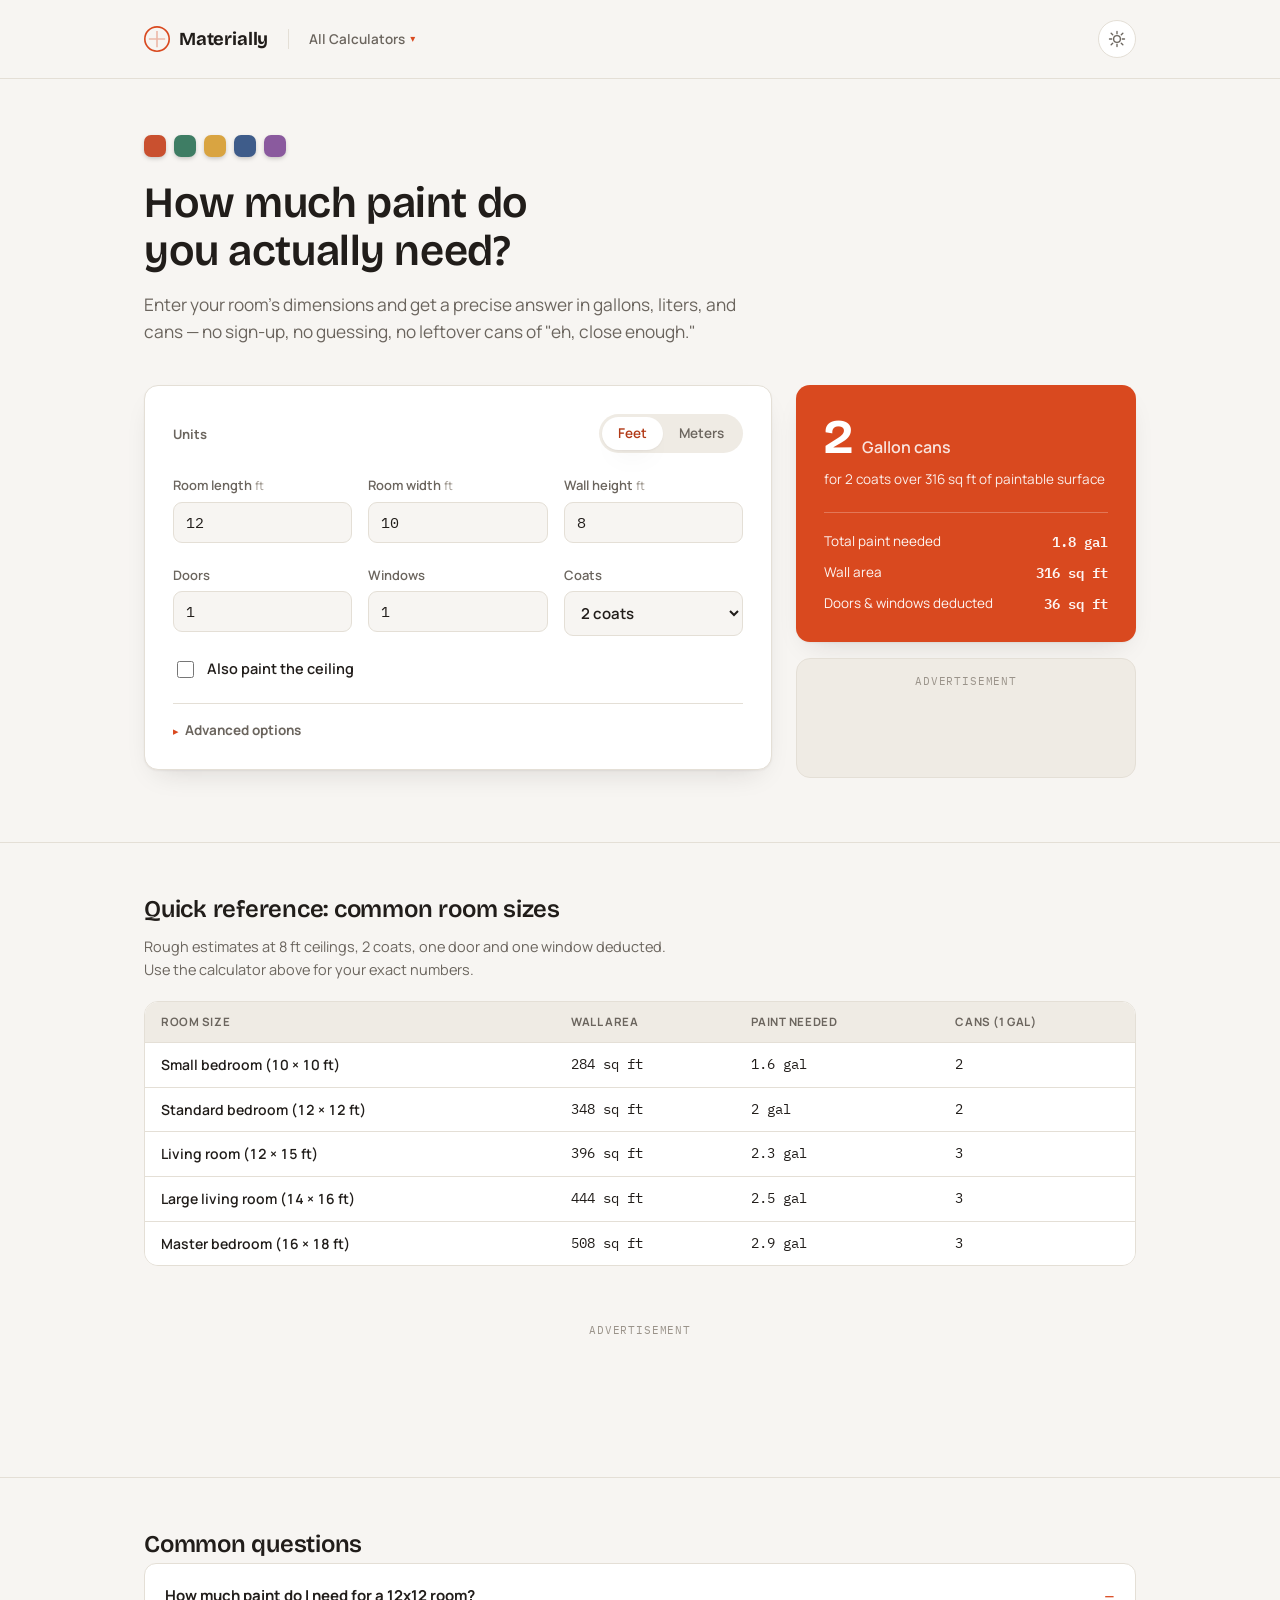
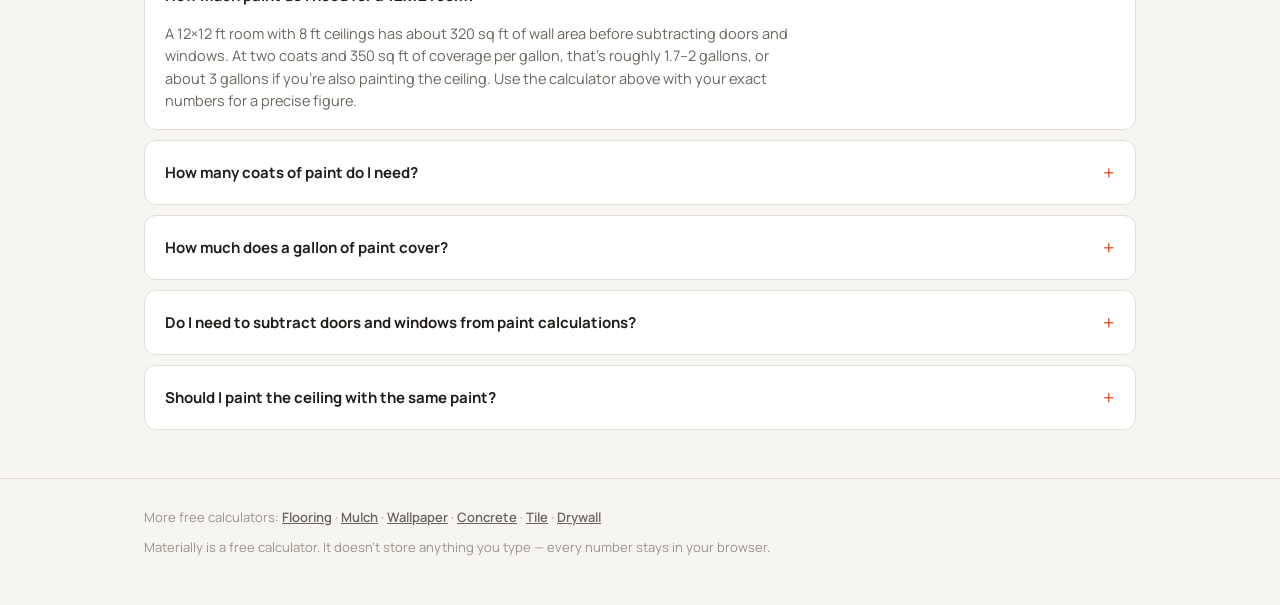
==== index.html @ f61263ab "Replace single header link with an All Calculators dropdown on every page" ====
<!DOCTYPE html>
<html lang="en">
<head>
<meta charset="UTF-8">
<meta name="viewport" content="width=device-width, initial-scale=1.0">
<title>Paint Calculator – How Much Paint Do I Need? | Materially</title>
<meta name="description" content="Free paint calculator. Enter your room size and instantly find out how much paint you need, including coats, doors, windows, and how many cans to buy. No sign-up.">
<link rel="canonical" href="https://www.materially.site/">
<meta name="theme-color" content="#D9491F">

<link rel="icon" type="image/svg+xml" href="favicon.svg">
<link rel="alternate icon" type="image/png" href="favicon.png">
<link rel="apple-touch-icon" href="apple-touch-icon.png">

<meta property="og:type" content="website">
<meta property="og:url" content="https://www.materially.site/">
<meta property="og:site_name" content="Materially">
<meta property="og:title" content="Paint Calculator – How Much Paint Do I Need?">
<meta property="og:description" content="Free paint calculator. Enter your room size and instantly find out how much paint you need, including coats, doors, windows, and how many cans to buy.">
<meta property="og:image" content="https://www.materially.site/og-image.png">
<meta property="og:image:width" content="1200">
<meta property="og:image:height" content="630">
<meta name="twitter:card" content="summary_large_image">
<meta name="twitter:title" content="Paint Calculator – How Much Paint Do I Need?">
<meta name="twitter:description" content="Free paint calculator for any room. No sign-up, works in feet or meters.">
<meta name="twitter:image" content="https://www.materially.site/og-image.png">

<link rel="preconnect" href="https://fonts.googleapis.com">
<link rel="preconnect" href="https://fonts.gstatic.com" crossorigin>
<link href="https://fonts.googleapis.com/css2?family=Bricolage+Grotesque:opsz,wght@12..96,500;12..96,600;12..96,700&family=Manrope:wght@400;500;600;700;800&family=IBM+Plex+Mono:wght@500;600&display=swap" rel="stylesheet">

<link rel="stylesheet" href="styles.css">

<script type="application/ld+json">
{
  "@context": "https://schema.org",
  "@type": "WebApplication",
  "name": "Paint Calculator",
  "url": "https://www.materially.site/",
  "applicationCategory": "UtilitiesApplication",
  "operatingSystem": "Any",
  "offers": { "@type": "Offer", "price": "0", "priceCurrency": "USD" },
  "publisher": { "@type": "Organization", "name": "Materially", "url": "https://www.materially.site/" },
  "description": "Free online calculator that tells you how much paint you need for a room, based on wall area, coats, doors and windows."
}
</script>
<script type="application/ld+json">
{
  "@context": "https://schema.org",
  "@type": "FAQPage",
  "mainEntity": [
    {
      "@type": "Question",
      "name": "How much paint do I need for a 12x12 room?",
      "acceptedAnswer": { "@type": "Answer", "text": "A 12x12 ft room with 8 ft ceilings has about 320 sq ft of wall area before subtracting doors and windows. At two coats and 350 sq ft of coverage per gallon, that's roughly 1.7-2 gallons of paint, or about 3 gallons if you're also painting the ceiling. Enter your exact dimensions in the calculator above for a precise number." }
    },
    {
      "@type": "Question",
      "name": "How many coats of paint do I need?",
      "acceptedAnswer": { "@type": "Answer", "text": "Most walls need two coats for even, opaque coverage. One coat can work over a similar existing color with a high-quality paint. Three coats are common when going from a dark wall to a much lighter color, or when using budget paint with weaker hiding power." }
    },
    {
      "@type": "Question",
      "name": "How much does a gallon of paint cover?",
      "acceptedAnswer": { "@type": "Answer", "text": "A gallon of paint typically covers 300-400 square feet per coat on smooth walls, with 350 sq ft being a standard estimate. Textured or unprimed surfaces absorb more and may only get 250-300 sq ft per gallon." }
    },
    {
      "@type": "Question",
      "name": "Do I need to subtract doors and windows from paint calculations?",
      "acceptedAnswer": { "@type": "Answer", "text": "Yes, for accuracy. A standard door takes up about 21 sq ft (2 sq m) and a standard window about 15 sq ft (1.4 sq m) of wall area that doesn't get painted. Skipping this step usually only overestimates paint slightly, so it's fine to ignore for small rooms if you'd rather round up." }
    }
  ]
}
</script>

<script src="https://remotelydependedchance.com/d0/7a/62/d07a624f703cb5bbdb68947f113803cb.js"></script>
</head>
<body>

<a class="skip-link" href="#calculator">Skip to calculator</a>

<header class="site-header">
  <div class="wrap header-row">
    <div class="header-left">
      <div class="brand">
        <span class="brand-mark" aria-hidden="true">
          <svg viewBox="0 0 32 32" width="26" height="26">
            <circle cx="16" cy="16" r="15" fill="none" stroke="currentColor" stroke-width="2"/>
            <path d="M16 6 L16 26 M6 16 L26 16" stroke="currentColor" stroke-width="2" opacity="0.35"/>
          </svg>
        </span>
        <span class="brand-name">Materially</span>
      </div>
      <details class="tools-menu">
        <summary>All Calculators</summary>
        <div class="tools-menu-panel">
          <a href="/flooring-calculator.html">Flooring</a>
          <a href="/mulch-calculator.html">Mulch</a>
          <a href="/wallpaper-calculator.html">Wallpaper</a>
          <a href="/concrete-calculator.html">Concrete</a>
          <a href="/tile-calculator.html">Tile</a>
          <a href="/drywall-calculator.html">Drywall</a>
        </div>
      </details>
    </div>
    <button id="themeToggle" class="theme-toggle" type="button" aria-label="Toggle dark mode">
      <svg class="icon-sun" viewBox="0 0 24 24" width="18" height="18" aria-hidden="true"><circle cx="12" cy="12" r="4.5" fill="none" stroke="currentColor" stroke-width="1.8"/><g stroke="currentColor" stroke-width="1.8" stroke-linecap="round"><path d="M12 2v3M12 19v3M4.2 4.2l2.1 2.1M17.7 17.7l2.1 2.1M2 12h3M19 12h3M4.2 19.8l2.1-2.1M17.7 6.3l2.1-2.1"/></g></svg>
      <svg class="icon-moon" viewBox="0 0 24 24" width="18" height="18" aria-hidden="true"><path fill="none" stroke="currentColor" stroke-width="1.8" d="M20 14.5A8.5 8.5 0 1 1 9.5 4a6.8 6.8 0 0 0 10.5 10.5Z"/></svg>
    </button>
  </div>
</header>

<div class="adblock-banner" id="adblockBanner" hidden>
  <div class="wrap adblock-row">
    <p>Materially stays free because of the ads on this page. If you're running an ad blocker, consider whitelisting this site — it's the only thing keeping this calculator free, with no sign-up or paywall.</p>
    <button id="adblockDismiss" type="button" aria-label="Dismiss">&times;</button>
  </div>
</div>

<main>
  <section class="hero">
    <div class="wrap">
      <div class="swatch-row" aria-hidden="true">
        <span class="swatch" style="--sw:#C9502F"></span>
        <span class="swatch" style="--sw:#3E7D64"></span>
        <span class="swatch" style="--sw:#D9A441"></span>
        <span class="swatch" style="--sw:#3E5C8A"></span>
        <span class="swatch" style="--sw:#8A5A9E"></span>
      </div>
      <h1>How much paint do you actually need?</h1>
      <p class="hero-sub">Enter your room's dimensions and get a precise answer in gallons, liters, and cans — no sign-up, no guessing, no leftover cans of "eh, close enough."</p>
    </div>
  </section>

  <section id="calculator" class="calculator-section">
    <div class="wrap calc-grid">

      <form class="calc-form" id="calcForm" aria-label="Paint calculator inputs">
        <div class="field-row units-row">
          <span class="field-label">Units</span>
          <div class="segmented" role="radiogroup" aria-label="Measurement units">
            <input type="radio" name="units" id="unitFt" value="ft" checked>
            <label for="unitFt">Feet</label>
            <input type="radio" name="units" id="unitM" value="m">
            <label for="unitM">Meters</label>
          </div>
        </div>

        <div class="field-grid">
          <div class="field">
            <label for="length">Room length <span class="unit-suffix" data-unit>ft</span></label>
            <input type="number" id="length" inputmode="decimal" min="0" step="0.1" value="12">
          </div>
          <div class="field">
            <label for="width">Room width <span class="unit-suffix" data-unit>ft</span></label>
            <input type="number" id="width" inputmode="decimal" min="0" step="0.1" value="10">
          </div>
          <div class="field">
            <label for="height">Wall height <span class="unit-suffix" data-unit>ft</span></label>
            <input type="number" id="height" inputmode="decimal" min="0" step="0.1" value="8">
          </div>
        </div>

        <div class="field-grid">
          <div class="field">
            <label for="doors">Doors</label>
            <input type="number" id="doors" inputmode="numeric" min="0" step="1" value="1">
          </div>
          <div class="field">
            <label for="windows">Windows</label>
            <input type="number" id="windows" inputmode="numeric" min="0" step="1" value="1">
          </div>
          <div class="field">
            <label for="coats">Coats</label>
            <select id="coats">
              <option value="1">1 coat</option>
              <option value="2" selected>2 coats</option>
              <option value="3">3 coats</option>
            </select>
          </div>
        </div>

        <label class="checkbox-row">
          <input type="checkbox" id="includeCeiling">
          <span>Also paint the ceiling</span>
        </label>

        <details class="advanced">
          <summary>Advanced options</summary>
          <div class="field-grid">
            <div class="field">
              <label for="coverage">Coverage <span class="unit-suffix" data-coverage-unit>sq ft / gallon</span></label>
              <input type="number" id="coverage" inputmode="decimal" min="1" step="1" value="350">
            </div>
            <div class="field">
              <label for="canSize">Can size</label>
              <select id="canSize"></select>
            </div>
            <div class="field">
              <label for="price">Price per can <span class="unit-suffix">optional</span></label>
              <input type="number" id="price" inputmode="decimal" min="0" step="0.01" placeholder="0.00">
            </div>
          </div>
        </details>
      </form>

      <aside class="results" aria-live="polite">
        <div class="results-card">
          <div class="result-headline">
            <span class="result-num" id="resultCans">2</span>
            <span class="result-unit" id="resultCansLabel">gallon cans</span>
          </div>
          <p class="result-caption">for <span id="resultCoats">2</span> coats over <span id="resultArea">280</span> <span id="resultAreaUnit">sq ft</span> of paintable surface</p>

          <div class="result-breakdown">
            <div class="breakdown-row">
              <span>Total paint needed</span>
              <span class="mono" id="breakVolume">2.3 gal</span>
            </div>
            <div class="breakdown-row">
              <span>Wall area</span>
              <span class="mono" id="breakWalls">304 sq ft</span>
            </div>
            <div class="breakdown-row" id="breakCeilingRow" hidden>
              <span>Ceiling area</span>
              <span class="mono" id="breakCeiling">120 sq ft</span>
            </div>
            <div class="breakdown-row">
              <span>Doors &amp; windows deducted</span>
              <span class="mono" id="breakOpenings">36 sq ft</span>
            </div>
            <div class="breakdown-row" id="breakCostRow" hidden>
              <span>Estimated cost</span>
              <span class="mono" id="breakCost">$0.00</span>
            </div>
          </div>
        </div>

        <div class="ad-slot">
          <span class="ad-label">Advertisement</span>
          <script async="async" data-cfasync="false" src="https://remotelydependedchance.com/fec4616dda5a6d37a011c0f185078701/invoke.js"></script>
          <div id="container-fec4616dda5a6d37a011c0f185078701"></div>
        </div>
      </aside>

    </div>
  </section>

  <section class="reference-section">
    <div class="wrap">
      <h2>Quick reference: common room sizes</h2>
      <p class="section-sub">Rough estimates at 8 ft ceilings, 2 coats, one door and one window deducted. Use the calculator above for your exact numbers.</p>
      <div class="table-scroll">
        <table>
          <thead>
            <tr><th>Room size</th><th>Wall area</th><th>Paint needed</th><th>Cans (1 gal)</th></tr>
          </thead>
          <tbody id="refTable"></tbody>
        </table>
      </div>
    </div>
  </section>

  <section class="native-ad-section">
    <div class="wrap">
      <span class="ad-label">Advertisement</span>
      <div class="banner-728-wrap" id="banner728Wrap">
        <div class="banner-728" id="banner728">
          <script>
            atOptions = {
              'key' : '0dfea389bba9ea9b4ac5ea29708aa8a6',
              'format' : 'iframe',
              'height' : 90,
              'width' : 728,
              'params' : {}
            };
          </script>
          <script src="https://remotelydependedchance.com/0dfea389bba9ea9b4ac5ea29708aa8a6/invoke.js"></script>
        </div>
      </div>
    </div>
  </section>

  <section class="faq-section">
    <div class="wrap">
      <h2>Common questions</h2>
      <div class="faq-list">
        <details class="faq-item" open>
          <summary>How much paint do I need for a 12x12 room?</summary>
          <p>A 12×12 ft room with 8 ft ceilings has about 320 sq ft of wall area before subtracting doors and windows. At two coats and 350 sq ft of coverage per gallon, that's roughly 1.7–2 gallons, or about 3 gallons if you're also painting the ceiling. Use the calculator above with your exact numbers for a precise figure.</p>
        </details>
        <details class="faq-item">
          <summary>How many coats of paint do I need?</summary>
          <p>Most walls need two coats for even, opaque coverage. One coat can work when you're repainting over a very similar color with a high-quality paint. Three coats are common when covering a dark wall with a much lighter color, or when using a budget paint with weaker hiding power.</p>
        </details>
        <details class="faq-item">
          <summary>How much does a gallon of paint cover?</summary>
          <p>A gallon typically covers 300–400 sq ft per coat on smooth, primed walls — 350 sq ft is a reasonable middle estimate, and what this calculator uses by default. Textured or unprimed drywall absorbs more paint and may only get 250–300 sq ft per gallon, so bump up the "advanced" coverage field if that's your situation.</p>
        </details>
        <details class="faq-item">
          <summary>Do I need to subtract doors and windows from paint calculations?</summary>
          <p>Yes, for accuracy — a standard door takes up about 21 sq ft (2 sq m) and a standard window about 15 sq ft (1.4 sq m) of wall that won't get painted. If you'd rather just round up and buy slightly more paint than you need, it's safe to leave both fields at zero.</p>
        </details>
        <details class="faq-item">
          <summary>Should I paint the ceiling with the same paint?</summary>
          <p>No — ceilings are almost always painted with a flat, ceiling-specific paint that hides imperfections and doesn't reflect light. If you're including the ceiling in this calculator, treat it as a separate can purchase from your wall color.</p>
        </details>
      </div>
    </div>
  </section>
</main>

<footer class="site-footer">
  <div class="wrap">
    <p class="footer-links">More free calculators: <a href="/flooring-calculator.html">Flooring</a> · <a href="/mulch-calculator.html">Mulch</a> · <a href="/wallpaper-calculator.html">Wallpaper</a> · <a href="/concrete-calculator.html">Concrete</a> · <a href="/tile-calculator.html">Tile</a> · <a href="/drywall-calculator.html">Drywall</a></p>
    <p>Materially is a free calculator. It doesn't store anything you type — every number stays in your browser.</p>
  </div>
</footer>

<script src="script.js"></script>
<script src="https://remotelydependedchance.com/6b/17/15/6b1715f558beeca640b0afaccfa648cd.js"></script>
</body>
</html>
---- styles.css ----
:root{
  --bg:#F7F5F2;
  --surface:#FFFFFF;
  --surface-soft:#EFEBE4;
  --ink:#211D1A;
  --ink-soft:#6B655E;
  --ink-faint:#9A938A;
  --accent:#D9491F;
  --accent-strong:#B23A17;
  --accent-soft:#F7E2D8;
  --accent-2:#2E6E5A;
  --accent-2-soft:#DCEAE4;
  --line:#E4DFD6;
  --shadow:0 1px 2px rgba(33,29,26,0.05), 0 12px 28px -14px rgba(33,29,26,0.18);
  --radius:14px;
}

@media (prefers-color-scheme: dark){
  :root:not([data-theme="light"]){
    --bg:#17151A;
    --surface:#1E1B21;
    --surface-soft:#262229;
    --ink:#F3EFEA;
    --ink-soft:#B3ABA2;
    --ink-faint:#79716A;
    --accent:#FF7A47;
    --accent-strong:#FF9A6E;
    --accent-soft:#3A2A22;
    --accent-2:#4FBE9C;
    --accent-2-soft:#1F332C;
    --line:#332E33;
    --shadow:0 1px 2px rgba(0,0,0,0.4), 0 16px 32px -16px rgba(0,0,0,0.6);
  }
}
:root[data-theme="dark"]{
  --bg:#17151A;
  --surface:#1E1B21;
  --surface-soft:#262229;
  --ink:#F3EFEA;
  --ink-soft:#B3ABA2;
  --ink-faint:#79716A;
  --accent:#FF7A47;
  --accent-strong:#FF9A6E;
  --accent-soft:#3A2A22;
  --accent-2:#4FBE9C;
  --accent-2-soft:#1F332C;
  --line:#332E33;
  --shadow:0 1px 2px rgba(0,0,0,0.4), 0 16px 32px -16px rgba(0,0,0,0.6);
}

*{box-sizing:border-box;}
html{-webkit-text-size-adjust:100%;}
body{
  margin:0;
  background:var(--bg);
  color:var(--ink);
  font-family:'Manrope', system-ui, sans-serif;
  line-height:1.55;
  -webkit-font-smoothing:antialiased;
}
@media (prefers-reduced-motion: reduce){
  *{animation:none !important; transition:none !important;}
}

.wrap{max-width:1040px; margin:0 auto; padding:0 24px;}

.skip-link{
  position:absolute; left:-999px; top:0;
  background:var(--accent); color:#fff; padding:10px 16px; border-radius:0 0 8px 0; z-index:100;
}
.skip-link:focus{left:0;}

h1,h2{font-family:'Bricolage Grotesque', 'Manrope', sans-serif; font-weight:600; letter-spacing:-0.01em; text-wrap:balance; margin:0;}
a{color:var(--accent-strong);}
:focus-visible{outline:2px solid var(--accent); outline-offset:2px;}

/* ---- Adblock banner ---- */
.adblock-banner{
  background:var(--accent-soft);
  border-bottom:1px solid var(--line);
}
.adblock-banner[hidden]{display:none;}
.adblock-row{
  display:flex; align-items:center; justify-content:space-between; gap:16px;
  padding:10px 24px;
}
.adblock-row p{
  margin:0; font-size:13.5px; color:var(--ink); font-weight:600; max-width:70ch;
}
.adblock-row button{
  flex-shrink:0;
  width:26px; height:26px; border-radius:50%;
  border:none; background:transparent; color:var(--ink-soft);
  font-size:18px; line-height:1; cursor:pointer;
}
.adblock-row button:hover{color:var(--ink);}
@media (max-width:640px){
  .adblock-row{flex-direction:column; align-items:flex-start;}
}

/* ---- Header ---- */
.site-header{padding:20px 0; border-bottom:1px solid var(--line);}
.header-row{display:flex; align-items:center; justify-content:space-between; gap:16px;}
.header-left{display:flex; align-items:center; gap:20px; min-width:0;}
.brand{display:flex; align-items:center; gap:9px; color:var(--ink); flex-shrink:0;}
.brand-mark{color:var(--accent); display:flex;}
.brand-name{font-family:'Bricolage Grotesque', sans-serif; font-weight:700; font-size:1.15rem; letter-spacing:-0.01em;}
.tools-menu{position:relative; border-left:1px solid var(--line); padding-left:20px; flex-shrink:0;}
.tools-menu summary{
  font-size:13.5px; font-weight:600; color:var(--ink-soft); cursor:pointer;
  list-style:none; white-space:nowrap; display:flex; align-items:center; gap:5px;
}
.tools-menu summary::-webkit-details-marker{display:none;}
.tools-menu summary::after{content:"▾"; font-size:10px; color:var(--accent); transition:transform 0.15s;}
.tools-menu:hover summary, .tools-menu[open] summary{color:var(--accent-strong);}
.tools-menu[open] summary::after{transform:rotate(180deg);}
.tools-menu-panel{
  position:absolute; top:calc(100% + 10px); left:20px;
  background:var(--surface); border:1px solid var(--line); border-radius:10px;
  box-shadow:var(--shadow); padding:6px; display:flex; flex-direction:column;
  min-width:170px; z-index:30;
}
.tools-menu-panel a{
  padding:8px 10px; border-radius:6px; font-size:13.5px; font-weight:600;
  color:var(--ink); text-decoration:none; white-space:nowrap;
}
.tools-menu-panel a:hover{background:var(--surface-soft); color:var(--accent-strong);}
@media (max-width:400px){
  .tools-menu-panel{left:auto; right:0;}
}
.theme-toggle{
  width:38px; height:38px; border-radius:50%;
  border:1px solid var(--line); background:var(--surface); color:var(--ink-soft);
  display:flex; align-items:center; justify-content:center; cursor:pointer;
}
.theme-toggle:hover{color:var(--accent);}
.theme-toggle .icon-moon{display:none;}
:root[data-theme="dark"] .theme-toggle .icon-sun{display:none;}
:root[data-theme="dark"] .theme-toggle .icon-moon{display:block;}
@media (prefers-color-scheme: dark){
  :root:not([data-theme="light"]) .theme-toggle .icon-sun{display:none;}
  :root:not([data-theme="light"]) .theme-toggle .icon-moon{display:block;}
}

/* ---- Hero ---- */
.hero{padding:56px 0 40px;}
.swatch-row{display:flex; gap:8px; margin-bottom:22px;}
.swatch{
  width:22px; height:22px; border-radius:7px; background:var(--sw);
  box-shadow:0 2px 5px -1px rgba(0,0,0,0.25);
}
.hero h1{font-size:clamp(1.9rem, 4vw, 2.7rem); line-height:1.12; max-width:16ch;}
.hero-sub{font-size:1.08rem; color:var(--ink-soft); max-width:56ch; margin:16px 0 0;}

/* ---- Calculator layout ---- */
.calculator-section{padding-bottom:64px;}
.calc-grid{
  display:grid;
  grid-template-columns:1fr 340px;
  gap:24px;
  align-items:start;
}
@media (max-width:860px){
  .calc-grid{grid-template-columns:1fr;}
}

.calc-form{
  background:var(--surface);
  border:1px solid var(--line);
  border-radius:var(--radius);
  padding:28px;
  box-shadow:var(--shadow);
  display:flex;
  flex-direction:column;
  gap:22px;
}

.field-label{font-size:13px; font-weight:700; color:var(--ink-soft);}
.units-row{display:flex; align-items:center; justify-content:space-between;}

.segmented{
  display:inline-flex; background:var(--surface-soft); border-radius:999px; padding:3px; position:relative;
}
.segmented input{position:absolute; opacity:0; pointer-events:none;}
.segmented label{
  font-size:13.5px; font-weight:600; color:var(--ink-soft);
  padding:6px 16px; border-radius:999px; cursor:pointer; user-select:none;
}
.segmented input:checked + label{background:var(--surface); color:var(--accent-strong); box-shadow:var(--shadow);}
.segmented label:focus-visible{outline:2px solid var(--accent); outline-offset:2px;}

.field-grid{display:grid; grid-template-columns:repeat(3,1fr); gap:16px;}
@media (max-width:520px){.field-grid{grid-template-columns:1fr 1fr;}}

.field{display:flex; flex-direction:column; gap:6px;}
.field label{font-size:13px; font-weight:600; color:var(--ink-soft);}
.unit-suffix{font-weight:400; color:var(--ink-faint); font-size:12px;}

input[type="number"], select{
  font-family:'IBM Plex Mono', monospace;
  font-size:15px;
  color:var(--ink);
  background:var(--bg);
  border:1px solid var(--line);
  border-radius:9px;
  padding:10px 12px;
  width:100%;
}
select{font-family:'Manrope', sans-serif; font-weight:600;}
input[type="number"]:focus, select:focus{border-color:var(--accent); outline:none; box-shadow:0 0 0 3px var(--accent-soft);}

.checkbox-row{display:flex; align-items:center; gap:10px; font-size:14.5px; font-weight:600; color:var(--ink); cursor:pointer;}
.checkbox-row input{width:17px; height:17px; accent-color:var(--accent);}

.advanced{border-top:1px solid var(--line); padding-top:16px;}
.advanced summary{
  font-size:13.5px; font-weight:700; color:var(--ink-soft); cursor:pointer; list-style:none; display:flex; align-items:center; gap:6px;
}
.advanced summary::-webkit-details-marker{display:none;}
.advanced summary::before{content:"▸"; font-size:11px; color:var(--accent);}
.advanced[open] summary::before{content:"▾";}
.advanced .field-grid{margin-top:16px;}

/* ---- Results ---- */
.results{display:flex; flex-direction:column; gap:16px; position:sticky; top:24px;}
.results-card{
  background:var(--accent);
  color:#fff;
  border-radius:var(--radius);
  padding:28px;
  box-shadow:var(--shadow);
}
.result-headline{display:flex; align-items:baseline; gap:9px;}
.result-num{font-family:'Bricolage Grotesque', sans-serif; font-size:3rem; font-weight:700; line-height:1; font-variant-numeric:tabular-nums;}
.result-unit{font-size:1rem; font-weight:600; opacity:0.85;}
.result-caption{margin:8px 0 0; font-size:13.5px; opacity:0.9;}

.result-breakdown{margin-top:22px; padding-top:18px; border-top:1px solid rgba(255,255,255,0.25); display:flex; flex-direction:column; gap:10px;}
.breakdown-row{display:flex; justify-content:space-between; font-size:13.5px; opacity:0.95;}
.breakdown-row[hidden]{display:none;}
.breakdown-row .mono{font-family:'IBM Plex Mono', monospace; font-variant-numeric:tabular-nums; font-weight:600;}

.ad-slot{
  min-height:120px;
  border:1px solid var(--line);
  border-radius:var(--radius);
  background:var(--surface-soft);
  display:flex; flex-direction:column; align-items:center; justify-content:flex-start;
  gap:10px;
  padding:14px;
  overflow:hidden;
}
.ad-label{
  font-family:'IBM Plex Mono', monospace;
  font-size:10.5px;
  letter-spacing:0.08em;
  text-transform:uppercase;
  color:var(--ink-faint);
}
.native-ad-section{
  padding:8px 0 40px;
  display:flex;
  flex-direction:column;
  align-items:center;
  gap:8px;
}
.native-ad-section .wrap{display:flex; flex-direction:column; align-items:center; gap:8px; width:100%;}

.banner-728-wrap{
  width:100%;
  min-width:0;
  max-width:728px;
  display:flex;
  justify-content:center;
  overflow:hidden;
}
.banner-728{
  width:728px;
  height:90px;
  flex-shrink:0;
  transform-origin:top center;
}

/* ---- Reference table ---- */
.reference-section, .faq-section{padding:48px 0;}
.reference-section{border-top:1px solid var(--line);}
h2{font-size:1.5rem;}
.section-sub{color:var(--ink-soft); font-size:14.5px; margin:8px 0 20px; max-width:60ch;}

.table-scroll{overflow-x:auto; border:1px solid var(--line); border-radius:var(--radius);}
table{width:100%; border-collapse:collapse; background:var(--surface); min-width:520px;}
th, td{text-align:left; padding:11px 16px; font-size:14px; border-bottom:1px solid var(--line);}
th{font-size:11.5px; text-transform:uppercase; letter-spacing:0.05em; color:var(--ink-soft); background:var(--surface-soft);}
td{font-family:'IBM Plex Mono', monospace; font-variant-numeric:tabular-nums;}
td:first-child{font-family:'Manrope', sans-serif; font-weight:600;}
tr:last-child td{border-bottom:none;}

/* ---- FAQ ---- */
.faq-section{border-top:1px solid var(--line);}
.faq-list{display:flex; flex-direction:column; gap:10px;}
.faq-item{
  background:var(--surface); border:1px solid var(--line); border-radius:12px; padding:16px 20px;
}
.faq-item summary{
  font-weight:700; font-size:15px; cursor:pointer; list-style:none; display:flex; justify-content:space-between; align-items:center; gap:12px;
}
.faq-item summary::-webkit-details-marker{display:none;}
.faq-item summary::after{content:"+"; color:var(--accent); font-size:20px; font-weight:400; flex-shrink:0;}
.faq-item[open] summary::after{content:"–";}
.faq-item p{margin:12px 0 0; color:var(--ink-soft); font-size:14.5px; max-width:70ch;}

/* ---- Footer ---- */
.site-footer{border-top:1px solid var(--line); padding:28px 0 48px;}
.site-footer p{font-size:13px; color:var(--ink-faint); margin:0;}
.site-footer p.footer-links{margin-bottom:10px;}
.footer-links a{color:var(--ink-soft); font-weight:600;}
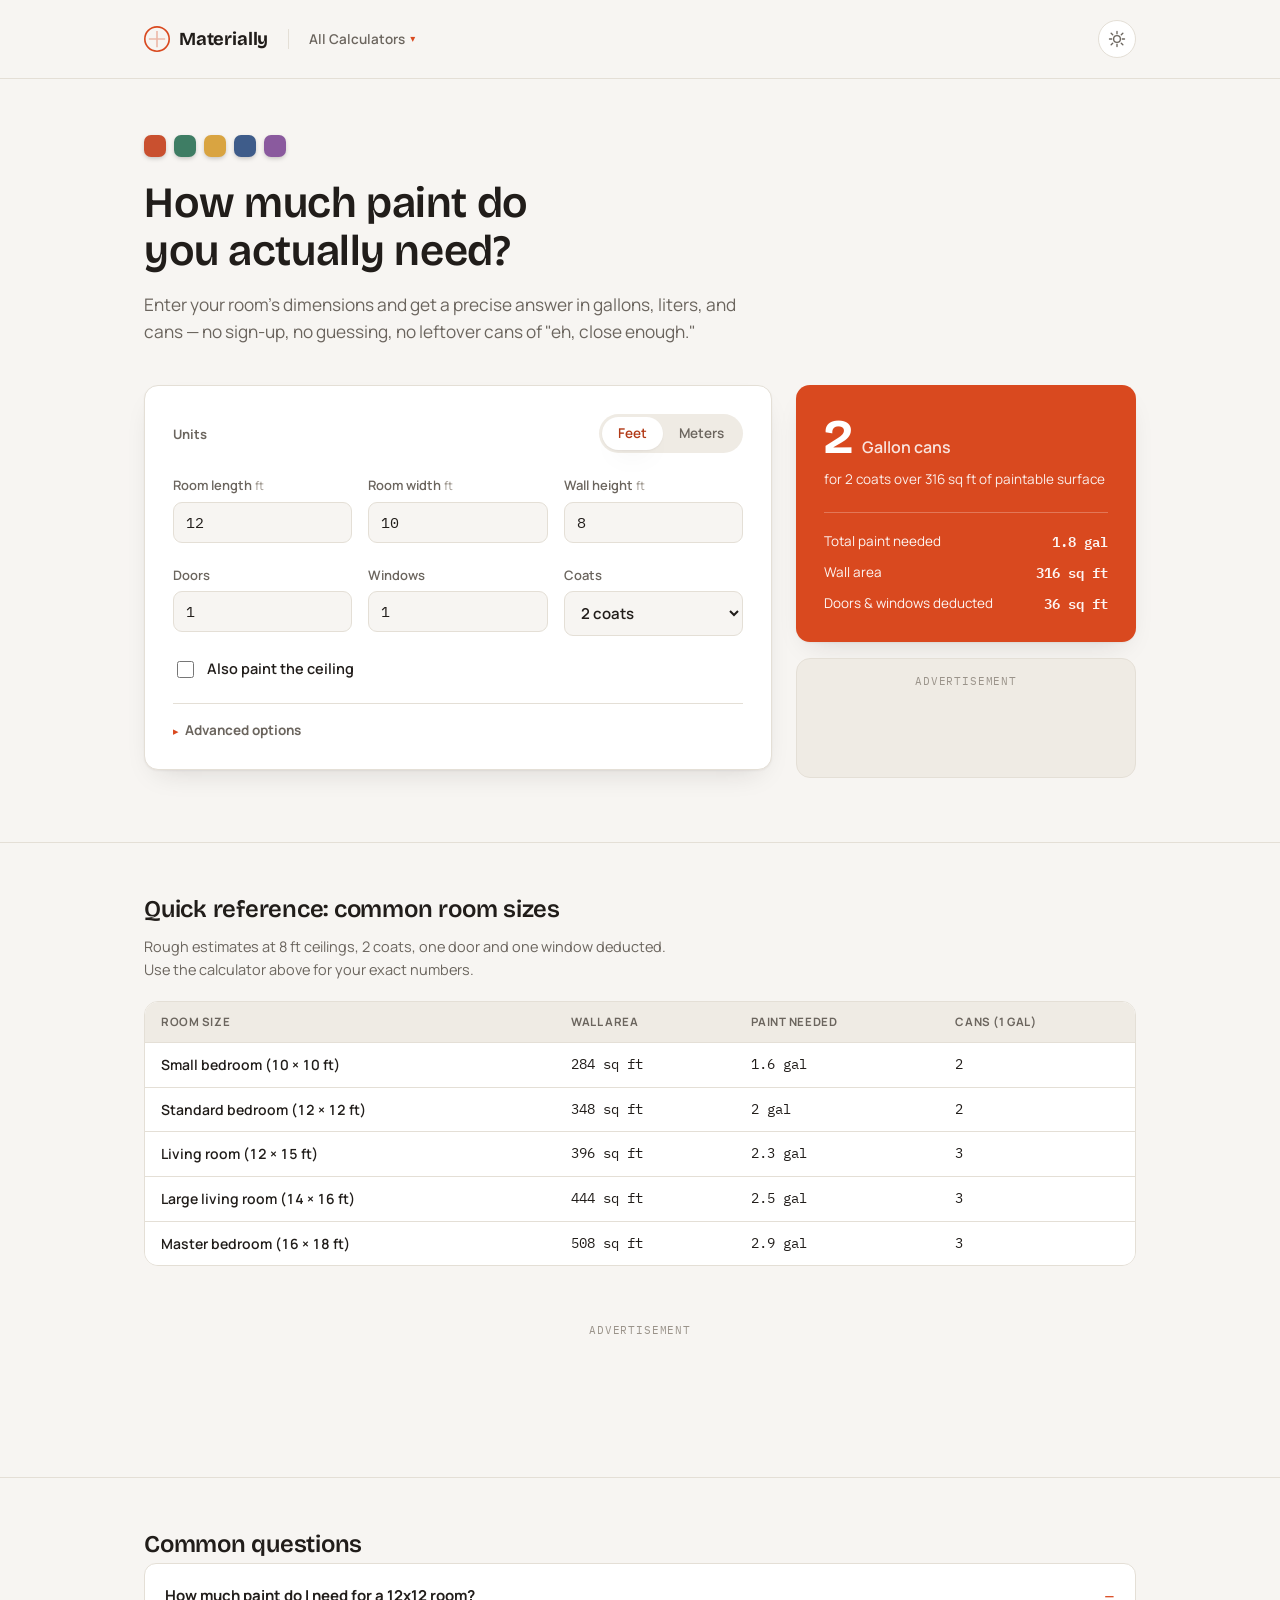
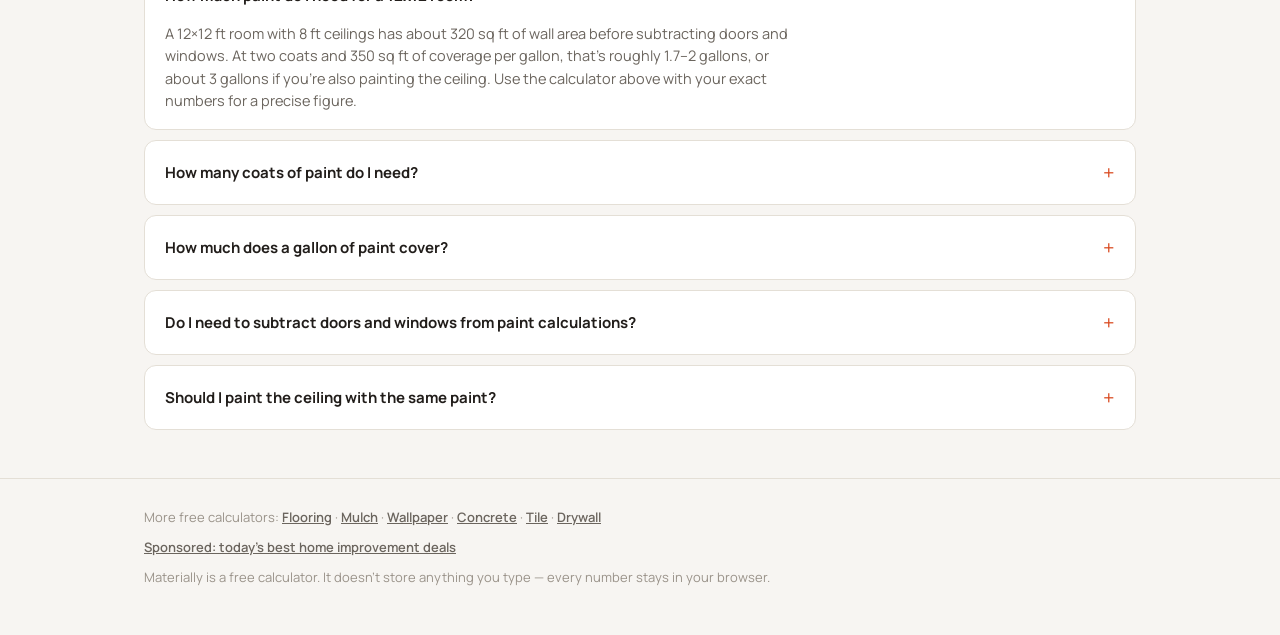
==== commit 4c3b9f6c: "Add Adsterra ad units (popunder, social bar, native banner, 728x90 banner, smartlink) Fills existing" ====
--- a/index.html
+++ b/index.html
@@ -3,6 +3,8 @@
 <head>
 <meta charset="UTF-8">
 <meta name="viewport" content="width=device-width, initial-scale=1.0">
+<script async src="https://pagead2.googlesyndication.com/pagead/js/adsbygoogle.js?client=ca-pub-7131135682106958" crossorigin="anonymous"></script>
+<meta name="google-adsense-account" content="ca-pub-7131135682106958">
 <title>Paint Calculator – How Much Paint Do I Need? | Materially</title>
 <meta name="description" content="Free paint calculator. Enter your room size and instantly find out how much paint you need, including coats, doors, windows, and how many cans to buy. No sign-up.">
 <link rel="canonical" href="https://www.materially.site/">
@@ -73,6 +75,10 @@
 }
 </script>
 
+<script>
+  window.va = window.va || function () { (window.vaq = window.vaq || []).push(arguments); };
+</script>
+<script defer src="/_vercel/insights/script.js"></script>
 <script src="https://remotelydependedchance.com/d0/7a/62/d07a624f703cb5bbdb68947f113803cb.js"></script>
 </head>
 <body>
@@ -255,7 +261,13 @@
           <thead>
             <tr><th>Room size</th><th>Wall area</th><th>Paint needed</th><th>Cans (1 gal)</th></tr>
           </thead>
-          <tbody id="refTable"></tbody>
+          <tbody id="refTable">
+            <tr><td>Small bedroom (10 × 10 ft)</td><td>284 sq ft</td><td>1.6 gal</td><td>2</td></tr>
+            <tr><td>Standard bedroom (12 × 12 ft)</td><td>348 sq ft</td><td>2 gal</td><td>2</td></tr>
+            <tr><td>Living room (12 × 15 ft)</td><td>396 sq ft</td><td>2.3 gal</td><td>3</td></tr>
+            <tr><td>Large living room (14 × 16 ft)</td><td>444 sq ft</td><td>2.5 gal</td><td>3</td></tr>
+            <tr><td>Master bedroom (16 × 18 ft)</td><td>508 sq ft</td><td>2.9 gal</td><td>3</td></tr>
+          </tbody>
         </table>
       </div>
     </div>
@@ -313,6 +325,7 @@
 <footer class="site-footer">
   <div class="wrap">
     <p class="footer-links">More free calculators: <a href="/flooring-calculator.html">Flooring</a> · <a href="/mulch-calculator.html">Mulch</a> · <a href="/wallpaper-calculator.html">Wallpaper</a> · <a href="/concrete-calculator.html">Concrete</a> · <a href="/tile-calculator.html">Tile</a> · <a href="/drywall-calculator.html">Drywall</a></p>
+    <p class="footer-links"><a href="https://remotelydependedchance.com/r1z4nuh1?key=18336f6e4d2afdd885119fbd146d4b74" target="_blank" rel="sponsored noopener">Sponsored: today's best home improvement deals</a></p>
     <p>Materially is a free calculator. It doesn't store anything you type — every number stays in your browser.</p>
   </div>
 </footer>
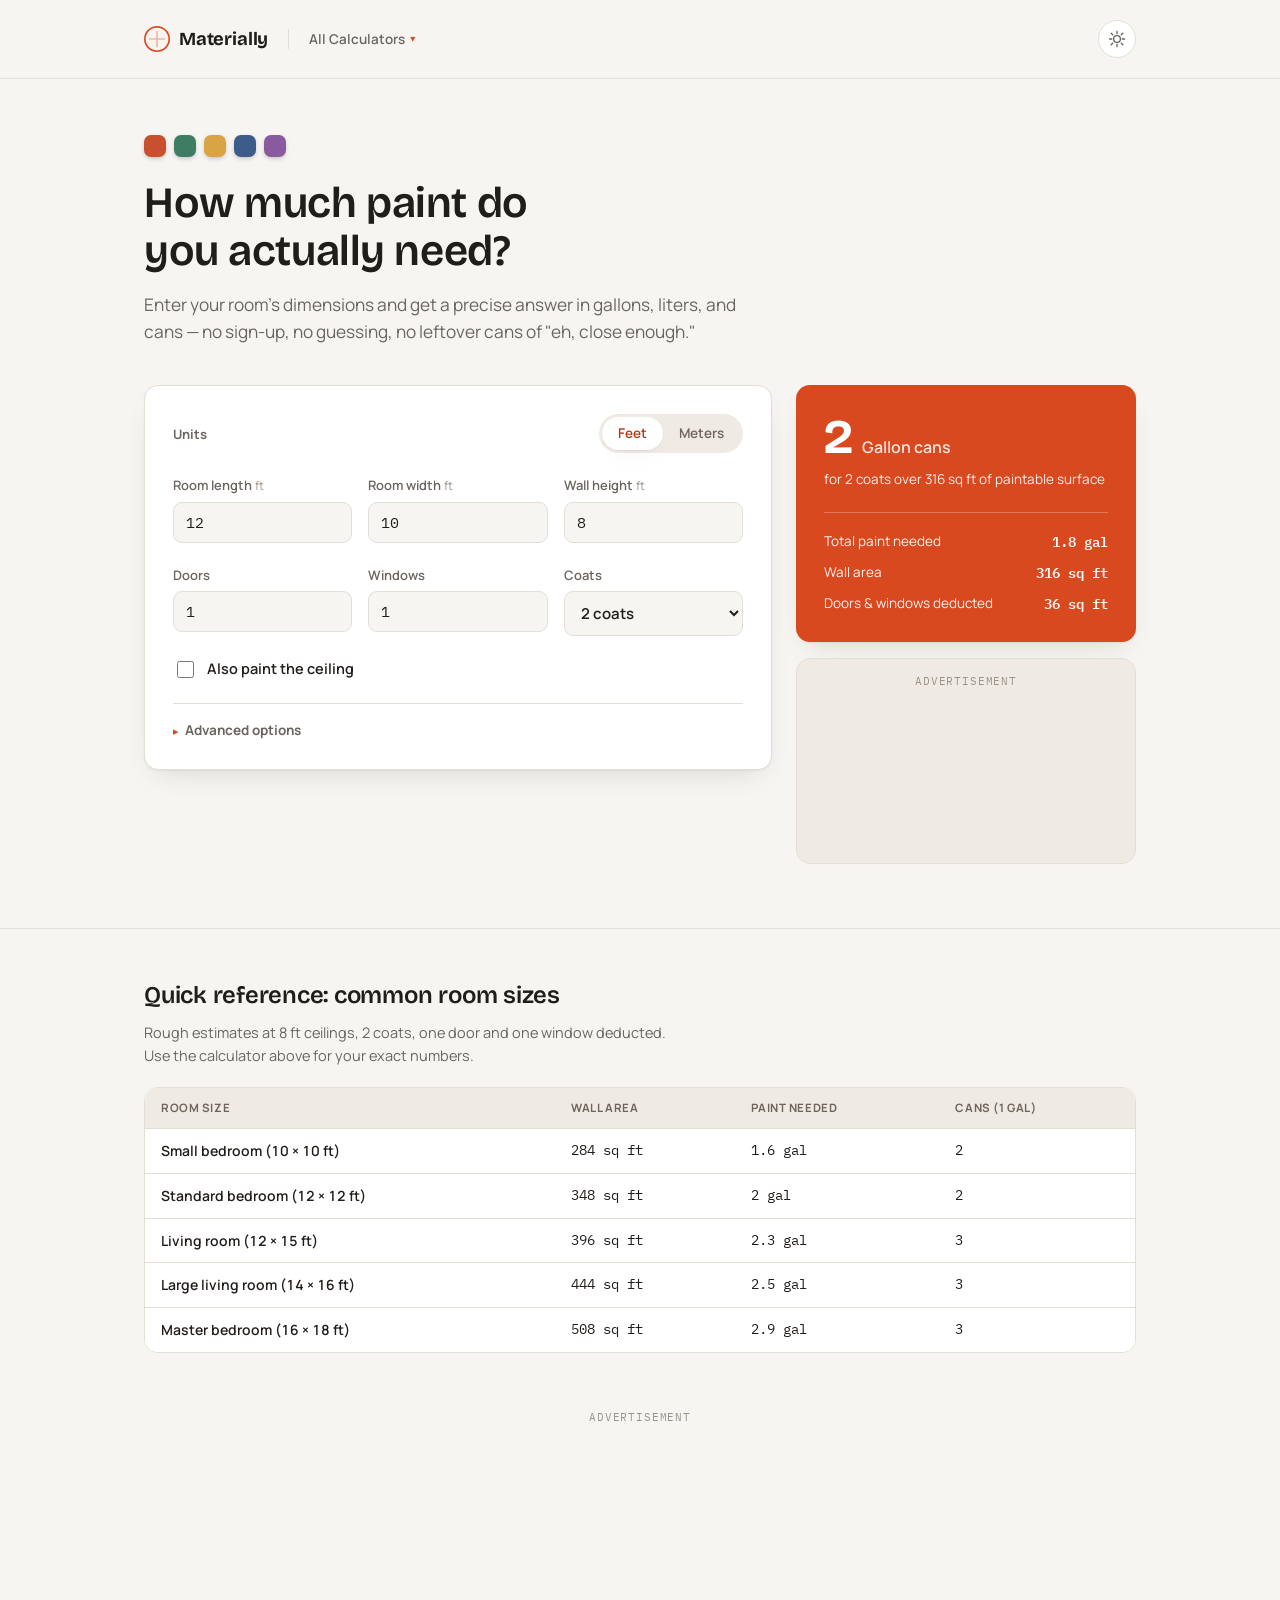
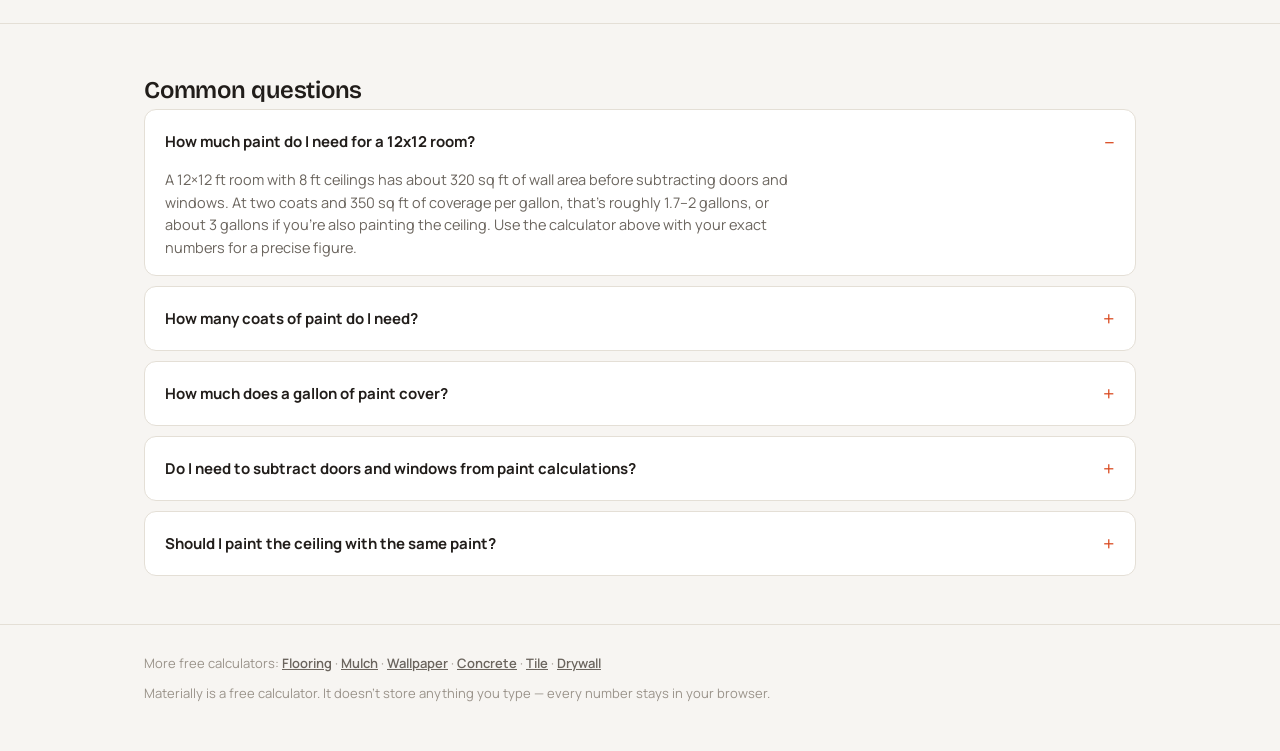
==== commit 4b0ed7b4: "Replace Adsterra and Google AdSense with A-ads Removes AdSense script/meta tags and all Adsterra uni" ====
--- a/index.html
+++ b/index.html
@@ -3,8 +3,6 @@
 <head>
 <meta charset="UTF-8">
 <meta name="viewport" content="width=device-width, initial-scale=1.0">
-<script async src="https://pagead2.googlesyndication.com/pagead/js/adsbygoogle.js?client=ca-pub-7131135682106958" crossorigin="anonymous"></script>
-<meta name="google-adsense-account" content="ca-pub-7131135682106958">
 <title>Paint Calculator – How Much Paint Do I Need? | Materially</title>
 <meta name="description" content="Free paint calculator. Enter your room size and instantly find out how much paint you need, including coats, doors, windows, and how many cans to buy. No sign-up.">
 <link rel="canonical" href="https://www.materially.site/">
@@ -79,7 +77,6 @@
   window.va = window.va || function () { (window.vaq = window.vaq || []).push(arguments); };
 </script>
 <script defer src="/_vercel/insights/script.js"></script>
-<script src="https://remotelydependedchance.com/d0/7a/62/d07a624f703cb5bbdb68947f113803cb.js"></script>
 </head>
 <body>
 
@@ -244,8 +241,12 @@
 
         <div class="ad-slot">
           <span class="ad-label">Advertisement</span>
-          <script async="async" data-cfasync="false" src="https://remotelydependedchance.com/fec4616dda5a6d37a011c0f185078701/invoke.js"></script>
-          <div id="container-fec4616dda5a6d37a011c0f185078701"></div>
+          <!-- BEGIN AADS AD UNIT 2453778 -->
+          <div id="frame-sidebar" style="width: 100%;margin: auto;position: relative; z-index: 99998;">
+            <iframe data-aa='2453778' src='//acceptable.a-ads.com/2453778/?size=Adaptive'
+                              style='border:0; padding:0; width:70%; height:auto; overflow:hidden;display: block;margin: auto'></iframe>
+          </div>
+          <!-- END AADS AD UNIT 2453778 -->
         </div>
       </aside>
 
@@ -276,20 +277,12 @@
   <section class="native-ad-section">
     <div class="wrap">
       <span class="ad-label">Advertisement</span>
-      <div class="banner-728-wrap" id="banner728Wrap">
-        <div class="banner-728" id="banner728">
-          <script>
-            atOptions = {
-              'key' : '0dfea389bba9ea9b4ac5ea29708aa8a6',
-              'format' : 'iframe',
-              'height' : 90,
-              'width' : 728,
-              'params' : {}
-            };
-          </script>
-          <script src="https://remotelydependedchance.com/0dfea389bba9ea9b4ac5ea29708aa8a6/invoke.js"></script>
-        </div>
-      </div>
+      <!-- BEGIN AADS AD UNIT 2453778 -->
+      <div id="frame-banner" style="width: 100%;margin: auto;position: relative; z-index: 99998;">
+        <iframe data-aa='2453778' src='//acceptable.a-ads.com/2453778/?size=Adaptive'
+                          style='border:0; padding:0; width:70%; height:auto; overflow:hidden;display: block;margin: auto'></iframe>
+      </div>
+      <!-- END AADS AD UNIT 2453778 -->
     </div>
   </section>
 
@@ -325,12 +318,10 @@
 <footer class="site-footer">
   <div class="wrap">
     <p class="footer-links">More free calculators: <a href="/flooring-calculator.html">Flooring</a> · <a href="/mulch-calculator.html">Mulch</a> · <a href="/wallpaper-calculator.html">Wallpaper</a> · <a href="/concrete-calculator.html">Concrete</a> · <a href="/tile-calculator.html">Tile</a> · <a href="/drywall-calculator.html">Drywall</a></p>
-    <p class="footer-links"><a href="https://remotelydependedchance.com/r1z4nuh1?key=18336f6e4d2afdd885119fbd146d4b74" target="_blank" rel="sponsored noopener">Sponsored: today's best home improvement deals</a></p>
     <p>Materially is a free calculator. It doesn't store anything you type — every number stays in your browser.</p>
   </div>
 </footer>
 
 <script src="script.js"></script>
-<script src="https://remotelydependedchance.com/6b/17/15/6b1715f558beeca640b0afaccfa648cd.js"></script>
 </body>
 </html>
